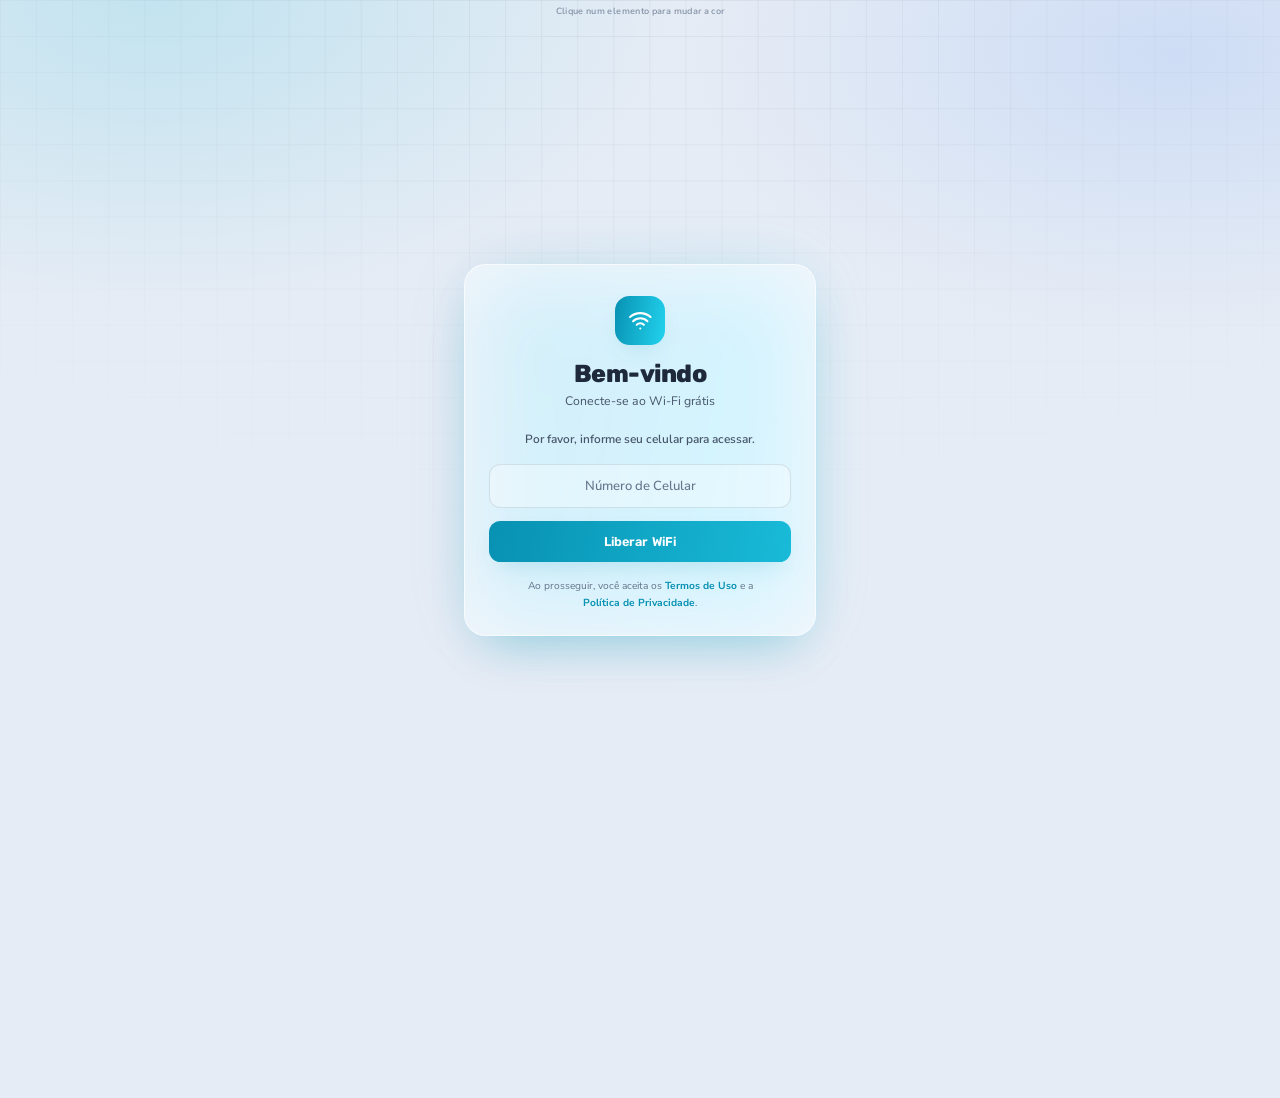
==== assets/portal_preview.html @ 492a3579 "Personalizar: previa com a PAGINA REAL do hotspot + flags de efeitos A previa do modo avancado deixa" ====
<!doctype html>
<html lang="pt-br">
<head>
<meta charset="utf-8">
<meta name="viewport" content="width=device-width, initial-scale=1">
<title>Prévia do login</title>
<!-- MESMO css do hotspot: o que aparece aqui e o que o cliente ve no Wi-Fi. -->
<link rel="stylesheet" href="portal.css">
<style>
  /* Só o necessário p/ caber na moldura do modal (não vai pro roteador). */
  body{padding:26px 16px;min-height:100%;zoom:.82}
  .cd-zona{cursor:pointer;position:relative}
  .cd-zona.cd-hi{outline:2px dashed #2563eb;outline-offset:3px;border-radius:8px}
  .cd-dica{
    position:fixed;top:8px;left:0;right:0;text-align:center;z-index:9;
    font:600 11px/1 'Nunito Sans',system-ui,sans-serif;letter-spacing:.04em;
    color:var(--fg-3);opacity:.75;pointer-events:none;
  }
</style>
</head>
<body>
<p class="cd-dica">Clique num elemento para mudar a cor</p>

<!-- Markup REAL do login.html (parte visível do cartão). data-cor marca a
     variável que cada elemento usa. -->
<div class="ie-fixMinHeight">
  <div class="main">
    <div class="wrap cd-zona" data-cor="surface">

      <div class="brand-mark">
        <div class="brand-fallback cd-zona" data-cor="primary">
          <svg viewBox="0 0 24 24" fill="none" stroke="currentColor" stroke-width="2" stroke-linecap="round" stroke-linejoin="round"><path d="M12 20h.01"/><path d="M2 8.82a15 15 0 0 1 20 0"/><path d="M5 12.86a10 10 0 0 1 14 0"/><path d="M8.5 16.43a5 5 0 0 1 7 0"/></svg>
        </div>
      </div>

      <h1 class="title-primix cd-zona" data-cor="fg">Bem-vindo</h1>
      <p class="subtitle cd-zona" data-cor="fg2">Conecte-se ao Wi‑Fi grátis</p>

      <form onsubmit="return false">
        <p class="info cd-zona" data-cor="fg2">Por favor, informe seu celular para acessar.</p>
        <div class="input-group">
          <input type="tel" class="cd-zona" data-cor="field" value="" placeholder="Número de Celular" readonly>
        </div>
        <button type="button" class="btn-glass cd-zona" data-cor="accent">
          <span class="cd-zona" data-cor="btnfg">Liberar WiFi</span>
        </button>
      </form>

      <p class="footer-text cd-zona" data-cor="fg2">Ao prosseguir, você aceita os
        <button type="button" class="btn-link cd-zona" data-cor="primary">Termos de Uso</button> e a
        <button type="button" class="btn-link cd-zona" data-cor="primary">Política de Privacidade</button>.
      </p>

    </div>
  </div>
</div>

<script>
(function () {
  var HEX = /^#[0-9a-fA-F]{6}$/;
  var raiz = document.documentElement;

  // Mesmo mapa do login.html real: chave do painel -> variáveis CSS.
  function aplicaCores(c) {
    if (!c) return;
    var s = raiz.style;
    function set(v, val) { if (HEX.test(val)) s.setProperty(v, val); }
    set('--bg', c.bg);
    set('--surface', c.surface);
    set('--primary', c.primary);   set('--primary-600', c.primary);
    set('--secondary', c.primary); set('--ring', c.primary);
    set('--accent', c.accent);     set('--accent-600', c.accent);
    set('--fg', c.fg);
    set('--fg-2', c.fg2);          set('--fg-3', c.fg2);
    set('--muted', c.field);
    set('--border', c.border);
    set('--btn-fg', c.btnfg);
  }
  // Flag desligada -> classe cd-no-<nome> no <html>.
  function aplicaFlags(f) {
    if (!f) return;
    ['vidro','brilho','manchas','grade','sombra','anim','grad'].forEach(function (k) {
      raiz.classList.toggle('cd-no-' + k, f[k] === 0 || f[k] === false || f[k] === '0');
    });
  }

  addEventListener('message', function (e) {
    var d = e.data;
    if (!d || d.tipo !== 'cd-preview') return;
    aplicaCores(d.cores);
    aplicaFlags(d.flags);
    if (d.destaque !== undefined) {
      document.querySelectorAll('.cd-zona').forEach(function (z) {
        z.classList.toggle('cd-hi', d.destaque !== null && z.getAttribute('data-cor') === d.destaque);
      });
    }
  });

  // Clique numa zona -> avisa o painel qual cor abrir. O alvo mais interno
  // vence (texto do botão sobre o botão), sem stopPropagation.
  document.addEventListener('click', function (e) {
    var z = e.target.closest ? e.target.closest('.cd-zona') : null;
    if (!z) return;
    e.preventDefault();
    parent.postMessage({ tipo: 'cd-clique', cor: z.getAttribute('data-cor') }, '*');
  });
  document.addEventListener('mouseover', function (e) {
    var z = e.target.closest ? e.target.closest('.cd-zona') : null;
    if (z) parent.postMessage({ tipo: 'cd-hover', cor: z.getAttribute('data-cor') }, '*');
  });
  document.addEventListener('mouseout', function () {
    parent.postMessage({ tipo: 'cd-hover', cor: null }, '*');
  });

  parent.postMessage({ tipo: 'cd-pronto' }, '*');
})();
</script>
</body>
</html>
---- assets/portal.css ----
/* =========================================================================
   Captive Data — Hotspot (identidade da landing captivedata.com.br)
   Fontes Rubik + Nunito Sans, gradiente violeta -> rosa, fundo lilás claro,
   cartão com brilho, componentes refinados. Preserva TODO o contrato de
   classes/IDs usados por login.html/status.html/logout.html e pelo JS.
   ========================================================================= */
@import url('https://fonts.googleapis.com/css2?family=Nunito+Sans:wght@400;600;700&family=Rubik:wght@500;600;700;800&display=swap');

:root{
  /* Tema do painel — modo claro (glassmorphism navy/cyan) */
  --primary:#0891b2; --primary-600:#0e7490; --secondary:#06b6d4;
  --accent:#22d3ee;  --accent-600:#0891b2;
  --danger:#dc2626;
  --bg:#e6ecf5; --surface:rgba(255,255,255,.72); --muted:rgba(255,255,255,.55);
  --fg:#1e293b; --fg-2:#475569; --fg-3:#64748b;
  --border:rgba(15,23,42,.10); --ring:#0891b2;
  --grad:linear-gradient(100deg,var(--primary),var(--accent));
  --sh-sm:0 1px 2px rgba(15,23,42,.06);
  --sh-md:0 12px 30px -12px rgba(8,145,178,.22);
  --sh-lg:0 30px 60px -24px rgba(8,145,178,.30);
  --r:18px; --r-lg:26px;
  --e-out:cubic-bezier(.22,1,.36,1);
  --font-head:'Rubik',system-ui,-apple-system,'Segoe UI',Roboto,sans-serif;
  --font-body:'Nunito Sans',system-ui,-apple-system,'Segoe UI',Roboto,sans-serif;
}

*{box-sizing:border-box;margin:0;padding:0}
html,body{height:100%;width:100%}

body{
  min-height:100dvh;
  background:var(--bg); color:var(--fg);
  font-family:var(--font-body); font-size:16px; line-height:1.6;
  overflow-x:hidden; -webkit-font-smoothing:antialiased;
  display:flex; align-items:center; justify-content:center;
  position:relative; padding:20px;
}

/* Fundo decorativo (radiais + grade com máscara) — igual à landing, leve p/ mobile */
body::before{
  content:""; position:fixed; inset:0; z-index:-2; pointer-events:none;
  background:
    radial-gradient(60% 50% at 12% 0%,rgba(6,182,212,.16),transparent 70%),
    radial-gradient(55% 45% at 92% 6%,rgba(59,130,246,.14),transparent 70%),
    var(--bg);
}
body::after{
  content:""; position:fixed; inset:0; z-index:-2; pointer-events:none; opacity:.55;
  background-image:
    linear-gradient(var(--border) 1px,transparent 1px),
    linear-gradient(90deg,var(--border) 1px,transparent 1px);
  background-size:44px 44px;
  -webkit-mask-image:radial-gradient(90% 62% at 50% 0%,#000,transparent);
  mask-image:radial-gradient(90% 62% at 50% 0%,#000,transparent);
}

:focus-visible{outline:3px solid var(--ring);outline-offset:2px;border-radius:10px}

/* ===== Layout / cartão ===== */
.ie-fixMinHeight{width:100%;display:flex;justify-content:center;align-items:center}
.main{width:100%;max-width:430px;position:relative}
/* brilho gradiente suave atrás do cartão */
.main::before{
  content:""; position:absolute; inset:16px; border-radius:var(--r-lg);
  background:var(--grad); filter:blur(42px); opacity:.22; z-index:-1;
}
.wrap{
  position:relative;
  background:var(--surface); border:1px solid rgba(255,255,255,.6);
  border-radius:var(--r-lg); box-shadow:var(--sh-lg);
  padding:38px 30px 28px; text-align:center;
  animation:fadeIn .7s var(--e-out) both;
}

/* =========================================================================
   FLAGS (ligadas/desligadas no painel -> classes no <html>)
   O visual PADRAO e o de sempre; cada classe cd-no-* desliga um efeito.
   ========================================================================= */
/* Vidro: dilui a cor do cartao p/ o blur aparecer. Sem a flag, cor chapada. */
html:not(.cd-no-vidro) .wrap{
  background:color-mix(in srgb, var(--surface) 74%, transparent);
  backdrop-filter:blur(22px) saturate(160%); -webkit-backdrop-filter:blur(22px) saturate(160%);
}
html:not(.cd-no-vidro) input[type="tel"]{
  background:color-mix(in srgb, var(--muted) 62%, transparent);
}
html.cd-no-brilho .main::before{display:none}
html.cd-no-manchas body::before{background:var(--bg)}
html.cd-no-grade body::after{display:none}
html.cd-no-sombra .wrap{box-shadow:none}
html.cd-no-anim .wrap{animation:none}
/* Degrade desligado: botao/logo ficam na cor principal chapada. */
html.cd-no-grad{--grad:var(--primary)}

/* ===== Marca / logo do estabelecimento =====
   O cliente manda a logo; basta subir "logo.png" no template do roteador dele.
   Sem logo.png (404) o onerror mostra o ícone Wi-Fi padrão (.brand-fallback). */
.brand-mark{margin:0 auto 18px;display:flex;align-items:center;justify-content:center}
.brand-logo{display:block;max-height:76px;max-width:220px;width:auto;height:auto;object-fit:contain}
/* Formato escolhido no painel: quadrado (padrao, mantem proporcao), borda
   arredondada (cara de app do iPhone) e redondo. Arredondado/redondo viram
   um icone quadrado (84px) com object-fit:cover pra preencher a forma. */
.brand-logo.forma-arredondado,
.brand-logo.forma-redondo{width:84px;height:84px;max-width:none;max-height:none;object-fit:cover}
.brand-logo.forma-arredondado{border-radius:20px}
.brand-logo.forma-redondo{border-radius:50%}
.brand-fallback{
  width:60px;height:60px;border-radius:18px;
  display:flex;align-items:center;justify-content:center;
  background:var(--grad);box-shadow:var(--sh-md);
}
.brand-fallback svg{width:30px;height:30px;color:#fff}

/* ===== Títulos ===== */
h1,.title-primix{
  font-family:var(--font-head); font-weight:800; letter-spacing:-.02em;
  color:var(--fg); line-height:1.12;
}
.title-primix{font-size:30px;margin-bottom:6px}
.subtitle{color:var(--fg-2);font-size:15px;margin-bottom:22px}

/* ===== Mensagem de informação / erro ===== */
.info{
  font-size:14.5px;font-weight:600;color:var(--fg-2);
  margin-bottom:18px;transition:color .25s ease;
}
.info.alert{color:var(--danger);font-weight:700}

/* ===== Campo de telefone ===== */
.input-group{margin-bottom:16px;position:relative}
input[type="tel"]{
  width:100%;padding:15px 18px;
  font-family:var(--font-body);font-size:16px;font-weight:600;letter-spacing:.02em;
  color:var(--fg);background:var(--muted);
  border:1.5px solid var(--border);border-radius:14px;outline:none;text-align:center;
  transition:border-color .2s,box-shadow .2s,background .2s;
}
input[type="tel"]::placeholder{color:var(--fg-3);font-weight:500;letter-spacing:normal}
input[type="tel"]:focus{
  background:rgba(255,255,255,.9);border-color:var(--primary);
  box-shadow:0 0 0 4px rgba(8,145,178,.16);
}
.input-error{
  border-color:var(--danger)!important;
  box-shadow:0 0 0 4px rgba(225,29,72,.14)!important;
  animation:shake .4s ease-in-out;
}

/* ===== Botão principal (refinado, gradiente) ===== */
.btn-glass{
  display:flex;align-items:center;justify-content:center;gap:8px;
  width:100%;min-height:50px;padding:13px 20px;
  font-family:var(--font-head);font-weight:600;font-size:15.5px;letter-spacing:.01em;
  color:var(--btn-fg,#fff);text-decoration:none;cursor:pointer;
  background:var(--grad);background-size:160% auto;background-position:left center;
  border:none;border-radius:14px;box-shadow:var(--sh-md);
  transition:transform .2s var(--e-out),box-shadow .25s,background-position .35s;
}
.btn-glass:hover{transform:translateY(-2px);box-shadow:var(--sh-lg);background-position:right center}
.btn-glass:active{transform:translateY(0) scale(.98)}
.btn-glass:disabled,.btn-glass.disabled{
  opacity:.5;cursor:not-allowed;pointer-events:none;
  box-shadow:none;transform:none;filter:grayscale(.15);
}

/* ===== Texto e links do rodapé ===== */
.footer-text{margin-top:20px;font-size:12.5px;line-height:1.55;color:var(--fg-3)}
.btn-link{
  background:none;border:none;padding:0;font:inherit;font-weight:700;
  color:var(--primary);cursor:pointer;text-decoration:none;
  border-bottom:1px solid transparent;transition:color .2s,border-color .2s;
}
.btn-link:hover{color:var(--primary-600);border-bottom-color:currentColor}

/* ===== Botões genéricos das telas auxiliares (status/logout: input submit) ===== */
input[type="submit"],
button:not(.btn-glass):not(.btn-link):not(.btn-secondary):not(.modal-close-btn){
  font-family:var(--font-head);font-weight:600;font-size:15px;color:#fff;
  background:var(--grad);background-size:160% auto;border:none;border-radius:12px;
  padding:12px 22px;margin-top:8px;cursor:pointer;box-shadow:var(--sh-md);
  transition:transform .2s var(--e-out),box-shadow .25s,background-position .35s;
}
input[type="submit"]:hover,
button:not(.btn-glass):not(.btn-link):not(.btn-secondary):not(.modal-close-btn):hover{
  transform:translateY(-2px);box-shadow:var(--sh-lg);background-position:right center;
}

/* ===== Tabelas das telas auxiliares (status/logout) ===== */
table{width:100%;border-collapse:collapse;margin:6px 0 16px;font-size:14px;text-align:left}
td{padding:9px 4px;border-bottom:1px solid var(--border);color:var(--fg-2)}
tr td:first-child{color:var(--fg-3);font-weight:600}
tr td:last-child{color:var(--fg);font-weight:600;text-align:right;font-variant-numeric:tabular-nums}
a{color:var(--primary);text-decoration:none}
a:hover{color:var(--primary-600)}

/* ===== Modais (Termos / Privacidade) ===== */
.modal-overlay{
  position:fixed;inset:0;z-index:1000;padding:20px;
  background:rgba(15,23,42,.35);backdrop-filter:blur(6px);-webkit-backdrop-filter:blur(6px);
  display:flex;align-items:center;justify-content:center;
  opacity:0;pointer-events:none;transition:opacity .3s ease;
}
.modal-overlay.active{opacity:1;pointer-events:auto}
.modal-card{
  background:rgba(255,255,255,.85);backdrop-filter:blur(22px) saturate(160%);-webkit-backdrop-filter:blur(22px) saturate(160%);
  width:100%;max-width:480px;max-height:82vh;
  border:1px solid rgba(255,255,255,.6);border-radius:var(--r-lg);box-shadow:var(--sh-lg);
  display:flex;flex-direction:column;overflow:hidden;
  transform:scale(.92) translateY(8px);transition:transform .3s var(--e-out);
}
.modal-overlay.active .modal-card{transform:none}
.modal-header{
  padding:18px 22px;border-bottom:1px solid var(--border);
  display:flex;justify-content:space-between;align-items:center;
}
.modal-header h2{font-family:var(--font-head);font-weight:700;font-size:18px;color:var(--fg);letter-spacing:-.01em}
.modal-close-btn{background:none;border:none;font-size:26px;line-height:1;color:var(--fg-3);cursor:pointer;transition:color .2s}
.modal-close-btn:hover{color:var(--accent-600)}
.modal-body{padding:22px;overflow-y:auto;text-align:left;color:var(--fg-2);font-size:14px;line-height:1.65}
.modal-body h3{font-family:var(--font-head);font-weight:700;color:var(--fg);font-size:15px;margin:16px 0 6px}
.modal-body h3:first-child{margin-top:0}
.modal-body p{margin-bottom:10px}
.modal-footer{padding:14px 22px;border-top:1px solid var(--border);display:flex;justify-content:flex-end;background:var(--muted)}
.btn-secondary{
  font-family:var(--font-head);font-weight:600;font-size:14px;padding:9px 18px;
  color:var(--primary);background:var(--surface);border:1.5px solid var(--border);border-radius:11px;
  cursor:pointer;transition:border-color .2s,color .2s,transform .2s;
}
.btn-secondary:hover{border-color:var(--primary);color:var(--primary-600);transform:translateY(-1px)}

/* ===== Página intermediária de anúncio (tela cheia) =====
   Coluna: a imagem ocupa o espaço de cima e o contador tem faixa própria
   embaixo, FORA da imagem. object-fit:contain preserva o 9:16 (sem corte
   nem esticão) — a imagem só encolhe o mínimo para a faixa caber. */
.ad-page{position:fixed;inset:0;width:100%;height:100%;background:#0f0a1f;z-index:2000;display:none}
.ad-page.active{display:flex;flex-direction:column}
.ad-banner{flex:1;min-height:0;display:flex;align-items:center;justify-content:center;background:#0f0a1f}
.ad-banner-img{width:100%;height:100%;object-fit:contain;object-position:center}
.ad-banner-placeholder{
  color:rgba(255,255,255,.5);font-family:var(--font-head);font-size:16px;font-weight:600;
  letter-spacing:.04em;text-transform:uppercase;text-align:center;padding:0 20px;
}
.ad-countdown{
  flex:none;margin:12px auto 16px;
  background:rgba(255,255,255,.14);backdrop-filter:blur(10px);-webkit-backdrop-filter:blur(10px);
  border:1px solid rgba(255,255,255,.22);border-radius:999px;padding:9px 18px;
  font-family:var(--font-body);font-size:13.5px;font-weight:600;color:#fff;white-space:nowrap;
  box-shadow:0 8px 24px rgba(0,0,0,.35);
}
.ad-countdown #ad-count{font-family:var(--font-head);font-weight:700}

/* ===== Tela de limite diário atingido =====
   Cobre tudo (inclusive a página de anúncio) com o mesmo fundo do tema e
   centraliza um cartão .wrap padrão com a mensagem. */
.limit-page{
  position:fixed;inset:0;z-index:3000;display:none;
  align-items:center;justify-content:center;padding:20px;
  background:
    radial-gradient(60% 50% at 12% 0%,rgba(6,182,212,.16),transparent 70%),
    radial-gradient(55% 45% at 92% 6%,rgba(59,130,246,.14),transparent 70%),
    var(--bg);
}
.limit-page.active{display:flex}
.limit-page .subtitle{margin-bottom:0}

/* ===== Animações ===== */
@keyframes fadeIn{from{opacity:0;transform:translateY(18px)}to{opacity:1;transform:none}}
@keyframes shake{0%,100%{transform:translateX(0)}25%{transform:translateX(-5px)}75%{transform:translateX(5px)}}

/* ===== Responsivo ===== */
@media only screen and (max-width:480px){
  body{padding:14px}
  .wrap{padding:30px 22px 24px}
  .title-primix{font-size:26px}
  .brand-mark{width:54px;height:54px}
  .brand-mark svg{width:27px;height:27px}
}
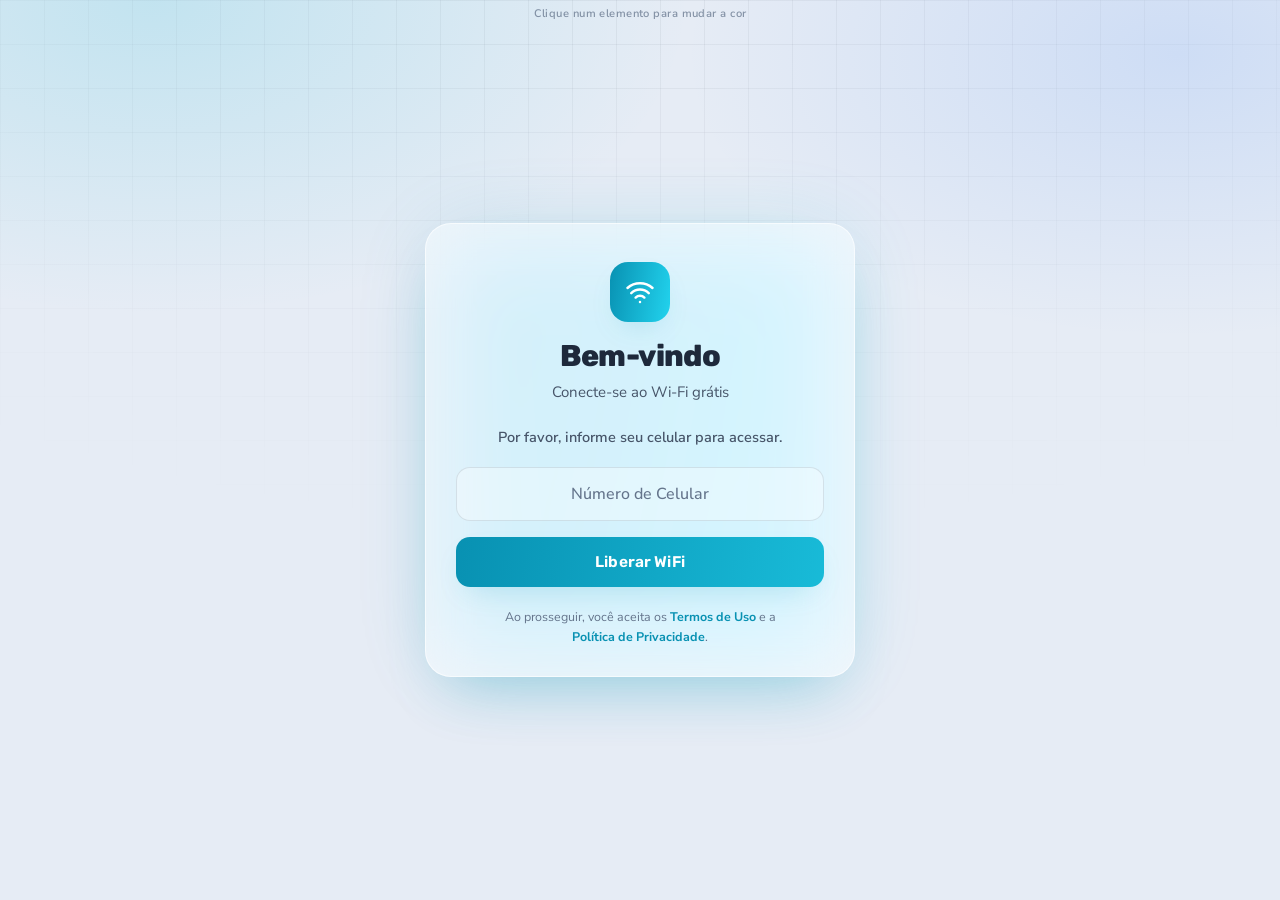
==== commit 9369f2c7: "Modal das cores: previa em 9:16, rodape fixo e scroll so na lista Tres correcoes no mesmo lugar:  1)" ====
--- a/assets/portal_preview.html
+++ b/assets/portal_preview.html
@@ -7,8 +7,11 @@
 <!-- MESMO css do hotspot: o que aparece aqui e o que o cliente ve no Wi-Fi. -->
 <link rel="stylesheet" href="portal.css">
 <style>
-  /* Só o necessário p/ caber na moldura do modal (não vai pro roteador). */
-  body{padding:26px 16px;min-height:100%;zoom:.82}
+  /* Só o necessário p/ caber na moldura do modal (não vai pro roteador).
+     A moldura é 9:16 (tela de celular), então o layout já é o do mobile —
+     sem zoom, é a proporção real que o cliente vê. */
+  html,body{height:100%}
+  body{padding:18px 14px;min-height:100%}
   .cd-zona{cursor:pointer;position:relative}
   .cd-zona.cd-hi{outline:2px dashed #2563eb;outline-offset:3px;border-radius:8px}
   .cd-dica{
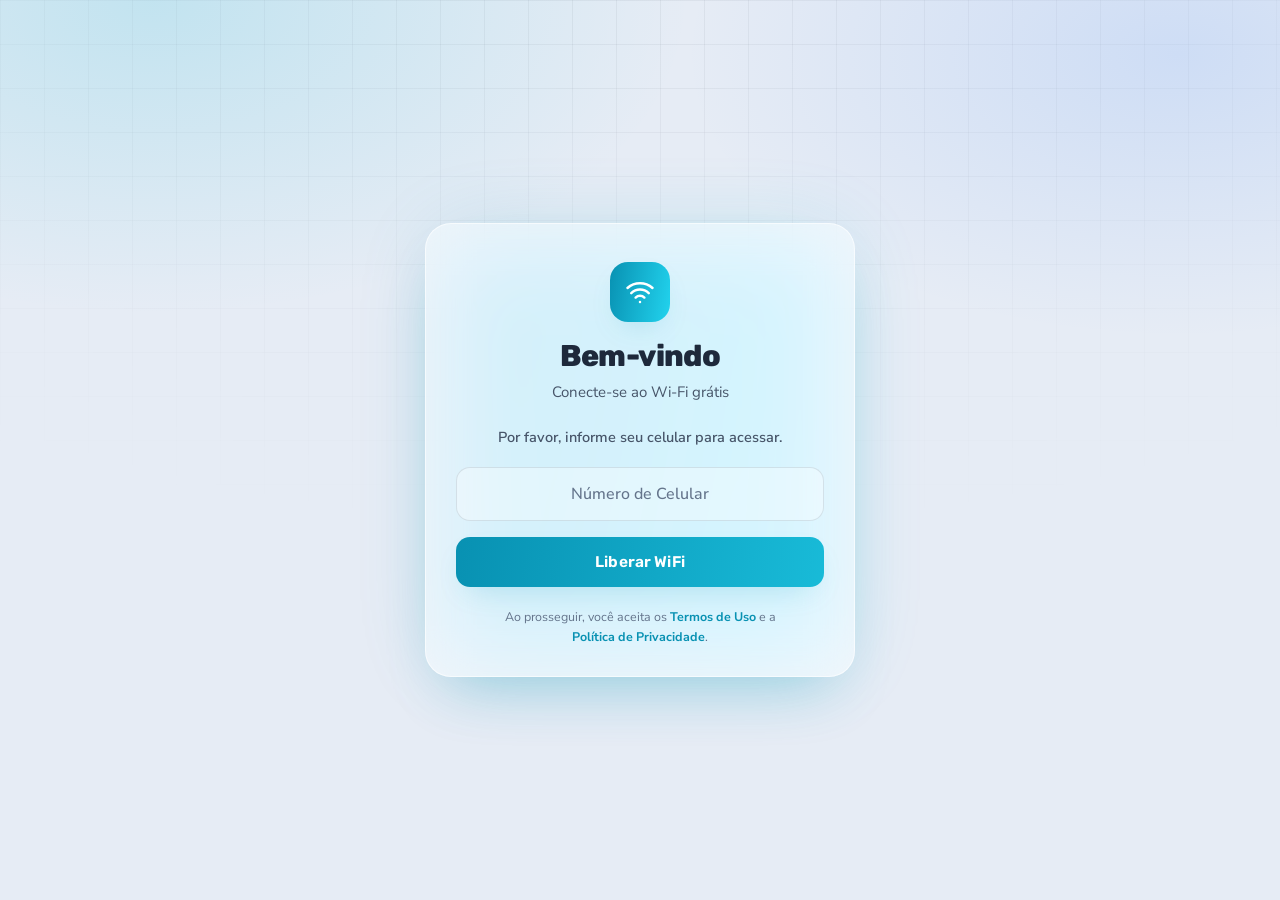
==== commit fe6a6402: "Previa: renderiza em 390px (celular real) e so entao escala O bug: o iframe tinha o tamanho da MOLDU" ====
--- a/assets/portal_preview.html
+++ b/assets/portal_preview.html
@@ -7,23 +7,17 @@
 <!-- MESMO css do hotspot: o que aparece aqui e o que o cliente ve no Wi-Fi. -->
 <link rel="stylesheet" href="portal.css">
 <style>
-  /* Só o necessário p/ caber na moldura do modal (não vai pro roteador).
-     A moldura é 9:16 (tela de celular), então o layout já é o do mobile —
-     sem zoom, é a proporção real que o cliente vê. */
+  /* Só o necessário p/ a prévia (não vai pro roteador). O padding e as
+     medidas vêm do portal.css — a página é desenhada em 390px, largura de
+     celular real, e o painel só escala o resultado. */
   html,body{height:100%}
-  body{padding:18px 14px;min-height:100%}
+  html{scrollbar-width:none}
+  body::-webkit-scrollbar{display:none}
   .cd-zona{cursor:pointer;position:relative}
   .cd-zona.cd-hi{outline:2px dashed #2563eb;outline-offset:3px;border-radius:8px}
-  .cd-dica{
-    position:fixed;top:8px;left:0;right:0;text-align:center;z-index:9;
-    font:600 11px/1 'Nunito Sans',system-ui,sans-serif;letter-spacing:.04em;
-    color:var(--fg-3);opacity:.75;pointer-events:none;
-  }
 </style>
 </head>
 <body>
-<p class="cd-dica">Clique num elemento para mudar a cor</p>
-
 <!-- Markup REAL do login.html (parte visível do cartão). data-cor marca a
      variável que cada elemento usa. -->
 <div class="ie-fixMinHeight">
